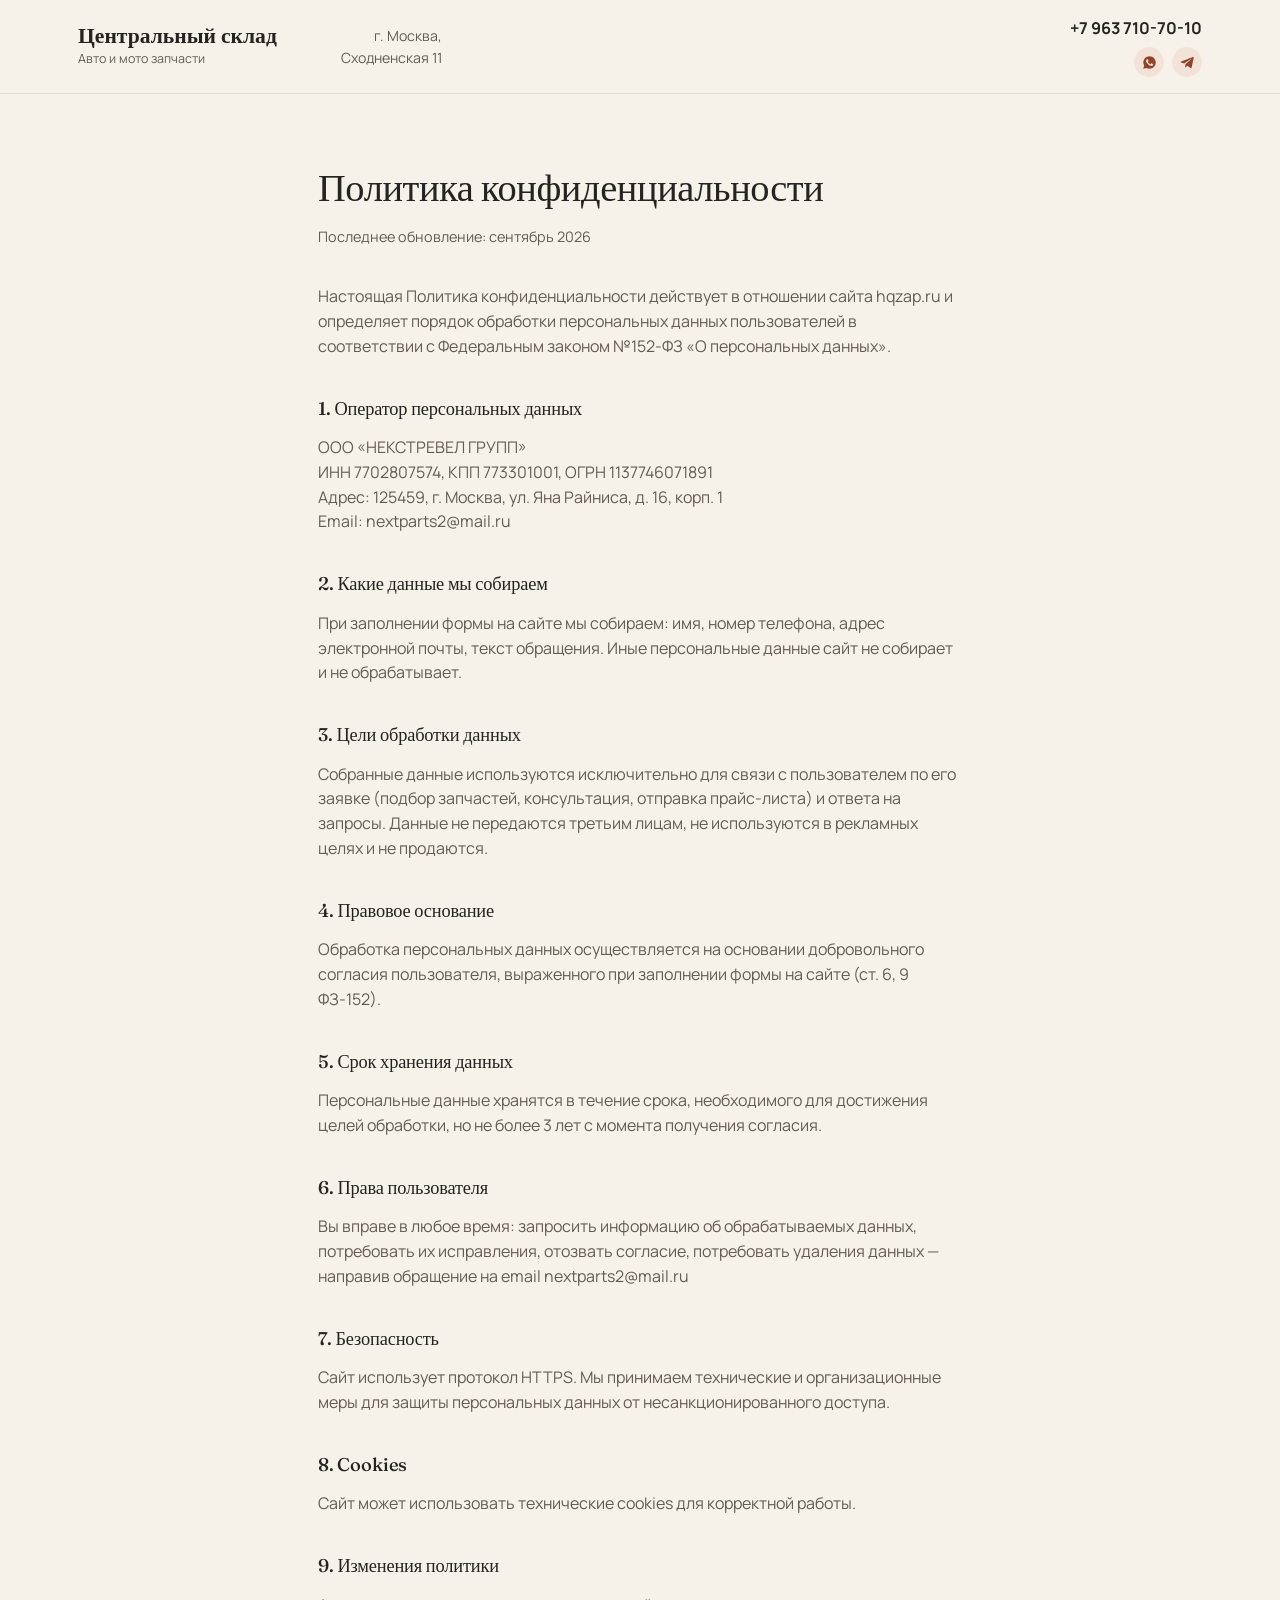
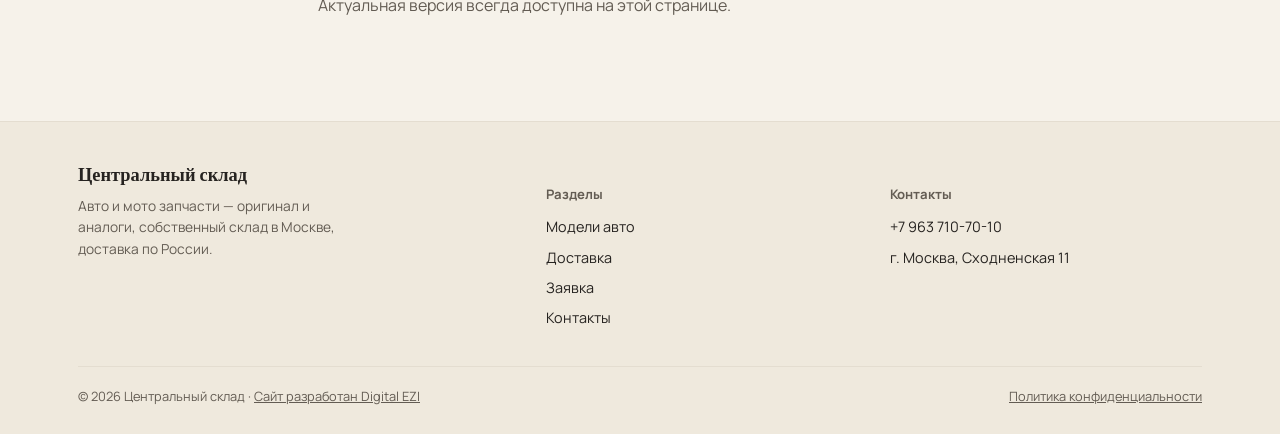
==== privacy.html @ 946fdddd "Добавить страницу политики конфиденциальности Co-Authored-By: Claude Sonnet 5 <noreply@anthropic.com" ====
<!DOCTYPE html>
<html lang="ru">
<head>
<meta charset="UTF-8">
<meta name="viewport" content="width=device-width, initial-scale=1, viewport-fit=cover">
<title>Политика конфиденциальности — Центральный склад</title>
<link rel="stylesheet" href="https://fonts.googleapis.com/css2?family=Fraunces:opsz,wght@9..144,400;9..144,500;9..144,600&family=Manrope:wght@400;500;600;700;800&display=swap">
<link rel="stylesheet" href="assets/css/styles.css">
<style>
  .policy-section {
    padding: 64px 0 96px;
  }
  .policy-content {
    max-width: 700px;
    margin: 0 auto;
    padding: 0 28px;
  }
  .policy-content h1 {
    font-size: clamp(1.8rem, 4vw, 2.4rem);
    margin-bottom: 8px;
  }
  .policy-updated {
    color: var(--ink-soft);
    font-size: 0.9rem;
    margin-bottom: 36px;
  }
  .policy-content h2 {
    font-size: 1.15rem;
    margin-top: 36px;
    margin-bottom: 12px;
  }
  .policy-content p {
    color: var(--ink-soft);
    margin: 0 0 8px;
  }
</style>
</head>
<body>

<header>
  <div class="header-inner">
    <div class="brand">
      <div class="brand-name">Центральный склад</div>
      <div class="brand-sub">Авто и мото запчасти</div>
    </div>
    <div class="header-right">
      <div class="header-address">г. Москва,<br>Сходненская 11</div>
      <div class="header-contact">
        <a class="header-phone" href="tel:+79637107010">+7 963 710-70-10</a>
        <div class="social-icons">
          <a href="https://wa.me/79637107010" aria-label="WhatsApp" title="Написать в WhatsApp">
            <svg viewBox="0 0 24 24"><path d="M12.04 2C6.58 2 2.13 6.45 2.13 11.91c0 1.75.46 3.45 1.32 4.95L2 22l5.29-1.39c1.44.79 3.06 1.2 4.71 1.2h.01c5.46 0 9.91-4.45 9.91-9.9C21.92 6.45 17.5 2 12.04 2zm5.8 14.07c-.24.67-1.4 1.28-1.93 1.36-.49.08-1.11.11-1.79-.11-.41-.13-.94-.31-1.62-.6-2.85-1.23-4.71-4.1-4.85-4.29-.14-.19-1.16-1.54-1.16-2.94 0-1.4.73-2.08.99-2.37.26-.28.57-.35.76-.35.19 0 .38 0 .55.01.18.01.41-.07.64.49.24.57.81 1.98.88 2.12.07.14.12.31.02.5-.09.19-.14.31-.28.47-.14.16-.29.36-.42.48-.14.14-.28.29-.12.56.16.28.71 1.17 1.52 1.9 1.05.94 1.93 1.23 2.21 1.37.28.14.44.12.6-.07.17-.19.7-.82.89-1.1.19-.28.38-.23.63-.14.26.09 1.65.78 1.93.92.28.14.47.21.53.33.07.12.07.68-.17 1.35z"/></svg>
          </a>
          <a href="https://t.me/+79637107010" aria-label="Telegram" title="Написать в Telegram">
            <svg viewBox="0 0 24 24"><path d="M21.9 4.3 18.6 20c-.24 1.08-.9 1.34-1.82.83l-5.02-3.7-2.42 2.33c-.27.27-.5.5-1 .5l.36-5.1L18.2 6.5c.45-.4-.1-.62-.7-.22L6.7 13.4l-4.94-1.54c-1.07-.34-1.09-1.07.23-1.58L20.6 3.14c.9-.33 1.68.2 1.3 1.16z"/></svg>
          </a>
        </div>
      </div>
    </div>
  </div>
</header>

<main>
  <section class="policy-section">
    <div class="policy-content">
      <h1>Политика конфиденциальности</h1>
      <div class="policy-updated">Последнее обновление: сентябрь 2026</div>

      <p>Настоящая Политика конфиденциальности действует в отношении сайта hqzap.ru и определяет порядок обработки персональных данных пользователей в соответствии с Федеральным законом №152-ФЗ «О персональных данных».</p>

      <h2>1. Оператор персональных данных</h2>
      <p>ООО «НЕКСТРЕВЕЛ ГРУПП»<br>
      ИНН 7702807574, КПП 773301001, ОГРН 1137746071891<br>
      Адрес: 125459, г. Москва, ул. Яна Райниса, д. 16, корп. 1<br>
      Email: nextparts2@mail.ru</p>

      <h2>2. Какие данные мы собираем</h2>
      <p>При заполнении формы на сайте мы собираем: имя, номер телефона, адрес электронной почты, текст обращения. Иные персональные данные сайт не собирает и не обрабатывает.</p>

      <h2>3. Цели обработки данных</h2>
      <p>Собранные данные используются исключительно для связи с пользователем по его заявке (подбор запчастей, консультация, отправка прайс-листа) и ответа на запросы. Данные не передаются третьим лицам, не используются в рекламных целях и не продаются.</p>

      <h2>4. Правовое основание</h2>
      <p>Обработка персональных данных осуществляется на основании добровольного согласия пользователя, выраженного при заполнении формы на сайте (ст. 6, 9 ФЗ-152).</p>

      <h2>5. Срок хранения данных</h2>
      <p>Персональные данные хранятся в течение срока, необходимого для достижения целей обработки, но не более 3 лет с момента получения согласия.</p>

      <h2>6. Права пользователя</h2>
      <p>Вы вправе в любое время: запросить информацию об обрабатываемых данных, потребовать их исправления, отозвать согласие, потребовать удаления данных — направив обращение на email nextparts2@mail.ru</p>

      <h2>7. Безопасность</h2>
      <p>Сайт использует протокол HTTPS. Мы принимаем технические и организационные меры для защиты персональных данных от несанкционированного доступа.</p>

      <h2>8. Cookies</h2>
      <p>Сайт может использовать технические cookies для корректной работы.</p>

      <h2>9. Изменения политики</h2>
      <p>Актуальная версия всегда доступна на этой странице.</p>
    </div>
  </section>
</main>

<footer>
  <div class="wrap">
    <div class="footer-grid">
      <div class="footer-brand">
        <div class="brand-name">Центральный склад</div>
        <p>Авто и мото запчасти — оригинал и аналоги, собственный склад в Москве, доставка по России.</p>
      </div>
      <div class="footer-col">
        <h4>Разделы</h4>
        <a href="index.html#models">Модели авто</a>
        <a href="index.html#delivery">Доставка</a>
        <a href="index.html#contact">Заявка</a>
        <a href="index.html#map">Контакты</a>
      </div>
      <div class="footer-col">
        <h4>Контакты</h4>
        <a href="tel:+79637107010">+7 963 710-70-10</a>
        <a href="#">г. Москва, Сходненская 11</a>
      </div>
    </div>
    <div class="footer-bottom">
      <div>© 2026 Центральный склад · <a href="https://digital.ezi.ru/" target="_blank" rel="noopener" style="color:inherit; text-decoration:underline;">Сайт разработан Digital EZI</a></div>
      <div><a href="privacy.html" style="color:inherit;">Политика конфиденциальности</a></div>
    </div>
  </div>
</footer>

<script src="assets/js/script.js" defer></script>
</body>
</html>
---- assets/css/styles.css ----
:root {
  --bg: #F6F2EA;
  --bg-card: #FFFFFF;
  --ink: #262320;
  --ink-soft: #635C53;
  --accent: #B85C38;       /* терракотовый */
  --accent-deep: #8F4327;
  --accent-soft: #F3E2D8;
  --terracotta: #C1663D;   /* тёплый вторичный акцент для тегов/деталей */
  --line: #E4DDD0;
  --card-radius: 18px;
  --wrap: 1180px;
  font-size: 16px;
}

* { box-sizing: border-box; }
html { scroll-behavior: smooth; scroll-padding-top: 90px; }
body {
  margin: 0;
  background: var(--bg);
  color: var(--ink);
  font-family: 'Manrope', system-ui, sans-serif;
  line-height: 1.55;
  -webkit-font-smoothing: antialiased;
}
img { max-width: 100%; display: block; }

h1, h2, h3 {
  font-family: 'Fraunces', Georgia, serif;
  font-weight: 500;
  color: var(--ink);
  margin: 0;
  letter-spacing: -0.01em;
}

.wrap {
  max-width: var(--wrap);
  margin: 0 auto;
  padding: 0 28px;
}

a { color: inherit; }

.eyebrow {
  font-size: 0.8rem;
  color: var(--ink-soft);
  letter-spacing: 0.02em;
  margin-bottom: 10px;
}

.link-underline { text-decoration: underline; }

/* ---------- HEADER ---------- */
header {
  position: sticky;
  top: 0;
  z-index: 50;
  background: rgba(246,242,234,0.92);
  backdrop-filter: blur(6px);
  border-bottom: 1px solid var(--line);
}
.header-inner {
  max-width: var(--wrap);
  margin: 0 auto;
  display: flex;
  align-items: center;
  justify-content: space-between;
  gap: 24px;
  padding: 16px 28px;
}
.brand {
  display: flex;
  flex-direction: column;
  gap: 2px;
}
.brand-name {
  font-family: 'Fraunces', serif;
  font-size: 1.35rem;
  font-weight: 600;
  color: var(--ink);
  line-height: 1;
}
.brand-sub {
  font-size: 0.78rem;
  color: var(--ink-soft);
}
.header-right {
  display: flex;
  align-items: center;
  gap: 48px;
  flex-wrap: wrap;
  flex: 1;
  justify-content: flex-end;
}
.header-address {
  font-size: 0.88rem;
  color: var(--ink-soft);
  text-align: right;
  margin-right: auto;
  padding-left: 40px;
}
.header-contact {
  display: flex;
  flex-direction: column;
  align-items: flex-end;
  gap: 6px;
}
.header-phone {
  font-weight: 700;
  font-size: 1.02rem;
  color: var(--ink);
  text-decoration: none;
  white-space: nowrap;
}
.social-icons {
  display: flex;
  gap: 8px;
}
.social-icons a {
  width: 30px; height: 30px;
  border-radius: 50%;
  background: var(--accent-soft);
  display: flex; align-items: center; justify-content: center;
  text-decoration: none;
  transition: background .15s ease;
}
.social-icons a:hover { background: var(--accent); }
.social-icons a:hover svg { fill: #fff; }
.social-icons svg { width: 15px; height: 15px; fill: var(--accent-deep); }

@media (max-width: 720px) {
  .header-inner { flex-direction: column; align-items: flex-start; gap: 10px; }
  .header-right { width: 100%; justify-content: space-between; align-items: flex-end; }
  .header-address { text-align: left; }
}

/* ---------- HERO ---------- */
.hero {
  padding: 64px 0 48px;
}
.hero-grid {
  display: grid;
  grid-template-columns: 1.05fr 1fr;
  gap: 48px;
  align-items: center;
}
.hero h1 {
  font-size: clamp(2.4rem, 4.6vw, 3.6rem);
  line-height: 1.05;
}
.hero-cta {
  margin-top: 28px;
  display: inline-flex;
  align-items: center;
  gap: 10px;
  background: var(--accent);
  color: #fff;
  border: none;
  padding: 15px 26px;
  border-radius: 999px;
  font-family: 'Manrope', sans-serif;
  font-weight: 700;
  font-size: 0.98rem;
  cursor: pointer;
  text-decoration: none;
  transition: background .15s ease, transform .15s ease;
}
.hero-cta:hover { background: var(--accent-deep); transform: translateY(-1px); }

.hero-photo {
  border-radius: 22px;
  overflow: hidden;
  aspect-ratio: 4/3.1;
  background: #ddd6c8;
}
.hero-photo img { width: 100%; height: 100%; object-fit: cover; }

@media (max-width: 860px) {
  .hero-grid { grid-template-columns: 1fr; }
  .hero-photo { order: -1; aspect-ratio: 16/10; }
}

/* ---------- TRUST STRIP ---------- */
.trust {
  margin-top: 56px;
  display: grid;
  grid-template-columns: repeat(4, 1fr);
  gap: 1px;
  background: var(--line);
  border: 1px solid var(--line);
  border-radius: var(--card-radius);
  overflow: hidden;
}
.trust-item {
  background: var(--bg-card);
  padding: 26px 22px;
}
.trust-num {
  font-family: 'Fraunces', serif;
  font-size: 1.7rem;
  font-weight: 600;
  color: var(--accent);
  margin-bottom: 4px;
}
.trust-label {
  font-size: 0.86rem;
  color: var(--ink-soft);
}
@media (max-width: 720px) {
  .trust { grid-template-columns: repeat(2, 1fr); }
}

/* ---------- SECTION shell ---------- */
section.block { padding: 76px 0; }
.block-head { max-width: 620px; margin-bottom: 40px; }
.block-head h2 { font-size: clamp(1.7rem, 3vw, 2.3rem); margin-bottom: 12px; }
.block-head p { color: var(--ink-soft); font-size: 1.02rem; }

.alt-bg { background: #F0EAE0; }

/* ---------- MODELS ---------- */
.models-grid {
  display: grid;
  grid-template-columns: repeat(5, 1fr);
  gap: 14px;
}
.model-card {
  background: var(--bg-card);
  border-radius: 14px;
  border: 1px solid var(--line);
  padding: 16px 14px;
  text-decoration: none;
  display: flex;
  align-items: center;
  gap: 12px;
  transition: border-color .15s ease, transform .15s ease, box-shadow .15s ease;
}
.model-card:hover { border-color: var(--accent); transform: translateY(-2px); box-shadow: 0 6px 16px rgba(0,0,0,0.06); }
.model-badge {
  width: 40px; height: 40px;
  border-radius: 11px;
  background: var(--accent-soft);
  display: flex; align-items: center; justify-content: center;
  font-family: 'Fraunces', serif;
  font-weight: 600;
  font-size: 0.85rem;
  color: var(--accent-deep);
  flex-shrink: 0;
}
.model-name { font-weight: 700; font-size: 0.92rem; line-height: 1.2; }

@media (max-width: 1000px) {
  .models-grid { grid-template-columns: repeat(4, 1fr); }
}
@media (max-width: 780px) {
  .models-grid { grid-template-columns: repeat(3, 1fr); }
}
@media (max-width: 560px) {
  .models-grid { grid-template-columns: repeat(2, 1fr); }
}

/* ---------- WAREHOUSES ---------- */
.wh-grid {
  display: grid;
  grid-template-columns: repeat(4, 1fr);
  gap: 18px;
}
.wh-card {
  border-radius: var(--card-radius);
  overflow: hidden;
  background: var(--bg-card);
  border: 1px solid var(--line);
}
.wh-photo { aspect-ratio: 4/3; overflow: hidden; background: #ddd6c8; }
.wh-photo img { width: 100%; height: 100%; object-fit: cover; }
.wh-label { padding: 14px 16px; }
.wh-label .name { font-weight: 700; font-size: 0.95rem; }
.wh-label .city { font-size: 0.82rem; color: var(--ink-soft); }

@media (max-width: 860px) { .wh-grid { grid-template-columns: repeat(2, 1fr); } }

/* ---------- DELIVERY ---------- */
.delivery-grid {
  display: grid;
  grid-template-columns: repeat(3, 1fr);
  gap: 20px;
}
.delivery-card {
  background: var(--bg-card);
  border-radius: var(--card-radius);
  border: 1px solid var(--line);
  padding: 28px 24px;
}
.delivery-icon {
  width: 44px; height: 44px;
  border-radius: 12px;
  background: var(--accent);
  display: flex; align-items: center; justify-content: center;
  margin-bottom: 18px;
}
.delivery-icon svg { width: 22px; height: 22px; stroke: #fff; fill: none; }
.delivery-card h3 { font-size: 1.08rem; margin-bottom: 8px; font-weight: 700; font-family: 'Manrope', sans-serif; }
.delivery-card p { font-size: 0.92rem; color: var(--ink-soft); }

@media (max-width: 860px) { .delivery-grid { grid-template-columns: 1fr; } }

/* ---------- PRICE BANNER ---------- */
.price-banner {
  background: linear-gradient(120deg, var(--accent-deep), var(--accent));
  border-radius: 22px;
  padding: 40px 44px;
  display: flex;
  align-items: center;
  justify-content: space-between;
  gap: 24px;
  color: #fff;
  flex-wrap: wrap;
}
.price-banner h3 {
  font-size: 1.5rem;
  color: #fff;
  margin-bottom: 6px;
}
.price-banner p { color: rgba(255,255,255,0.78); max-width: 440px; font-size: 0.95rem; }
.price-cta {
  background: #fff;
  color: var(--accent-deep);
  border: none;
  padding: 14px 24px;
  border-radius: 999px;
  font-weight: 700;
  font-size: 0.95rem;
  cursor: pointer;
  white-space: nowrap;
}

/* ---------- CONTACT FORM ---------- */
.contact-shell {
  background: var(--accent-deep);
  border-radius: 26px;
  padding: 56px;
  display: grid;
  grid-template-columns: 0.85fr 1.15fr;
  gap: 48px;
  color: #fff;
}
.contact-info .eyebrow { color: rgba(255,255,255,0.55); }
.contact-info h2 { color: #fff; font-size: clamp(1.6rem, 2.8vw, 2.1rem); margin-bottom: 14px; }
.contact-info p { color: rgba(255,255,255,0.72); margin-bottom: 28px; font-size: 0.96rem; }
.contact-detail {
  display: flex;
  gap: 12px;
  align-items: flex-start;
  margin-bottom: 16px;
  font-size: 0.92rem;
  color: rgba(255,255,255,0.85);
}
.contact-detail svg { width: 18px; height: 18px; flex-shrink: 0; margin-top: 2px; stroke: rgba(255,255,255,0.6); fill: none; }

form { display: grid; gap: 14px; }
.form-row { display: grid; grid-template-columns: 1fr 1fr; gap: 14px; }
label { font-size: 0.8rem; color: rgba(255,255,255,0.6); display: block; margin-bottom: 6px; }
input, textarea {
  width: 100%;
  background: rgba(255,255,255,0.08);
  border: 1px solid rgba(255,255,255,0.18);
  border-radius: 10px;
  padding: 12px 14px;
  color: #fff;
  font-family: 'Manrope', sans-serif;
  font-size: 0.94rem;
}
input::placeholder, textarea::placeholder { color: rgba(255,255,255,0.35); }
input:focus, textarea:focus { outline: 2px solid rgba(255,255,255,0.5); outline-offset: 1px; }
textarea { min-height: 90px; resize: vertical; }

.checkbox-row {
  display: flex;
  align-items: flex-start;
  gap: 10px;
  font-size: 0.82rem;
  color: rgba(255,255,255,0.6);
  margin-top: 4px;
}
.checkbox-row input { width: 16px; height: 16px; margin-top: 2px; flex-shrink: 0; }

.submit-btn {
  margin-top: 6px;
  background: #fff;
  color: var(--accent-deep);
  border: none;
  padding: 15px;
  border-radius: 10px;
  font-weight: 700;
  font-size: 0.98rem;
  cursor: pointer;
}

@media (max-width: 860px) {
  .contact-shell { grid-template-columns: 1fr; padding: 32px 24px; }
  .form-row { grid-template-columns: 1fr; }
}

/* ---------- MAP ---------- */
.map-grid {
  display: grid;
  grid-template-columns: 1fr 1fr;
  gap: 24px;
  align-items: stretch;
}
.map-frame {
  border-radius: var(--card-radius);
  overflow: hidden;
  border: 1px solid var(--line);
  min-height: 320px;
  background: #ddd6c8;
  position: relative;
}
.map-frame iframe { width: 100%; height: 100%; min-height: 320px; border: 0; }
.map-info {
  background: var(--bg-card);
  border-radius: var(--card-radius);
  border: 1px solid var(--line);
  padding: 32px;
  display: flex;
  flex-direction: column;
  justify-content: center;
  gap: 18px;
}
.map-info .row { display: flex; gap: 14px; align-items: flex-start; }
.map-info .row svg { width: 20px; height: 20px; stroke: var(--accent); fill: none; flex-shrink: 0; margin-top: 2px; }
.map-info .row .label { font-size: 0.78rem; color: var(--ink-soft); margin-bottom: 2px; }
.map-info .row .value { font-weight: 700; }
.map-info .phones { display: flex; flex-direction: column; gap: 4px; }

@media (max-width: 860px) { .map-grid { grid-template-columns: 1fr; } }

/* ---------- FOOTER ---------- */
footer {
  background: #EFE9DD;
  border-top: 1px solid var(--line);
  padding: 44px 0 28px;
}
.footer-grid {
  display: grid;
  grid-template-columns: 1.4fr 1fr 1fr;
  gap: 32px;
  padding-bottom: 28px;
}
.footer-brand .brand-name { font-size: 1.15rem; }
.footer-brand p { color: var(--ink-soft); font-size: 0.86rem; margin-top: 10px; max-width: 280px; }
.footer-col h4 { font-size: 0.82rem; color: var(--ink-soft); margin-bottom: 12px; font-weight: 700; }
.footer-col a { display: block; font-size: 0.9rem; color: var(--ink); text-decoration: none; margin-bottom: 8px; }
.footer-bottom {
  border-top: 1px solid var(--line);
  padding-top: 20px;
  font-size: 0.8rem;
  color: var(--ink-soft);
  display: flex;
  justify-content: space-between;
  flex-wrap: wrap;
  gap: 10px;
}
@media (max-width: 720px) { .footer-grid { grid-template-columns: 1fr; } }
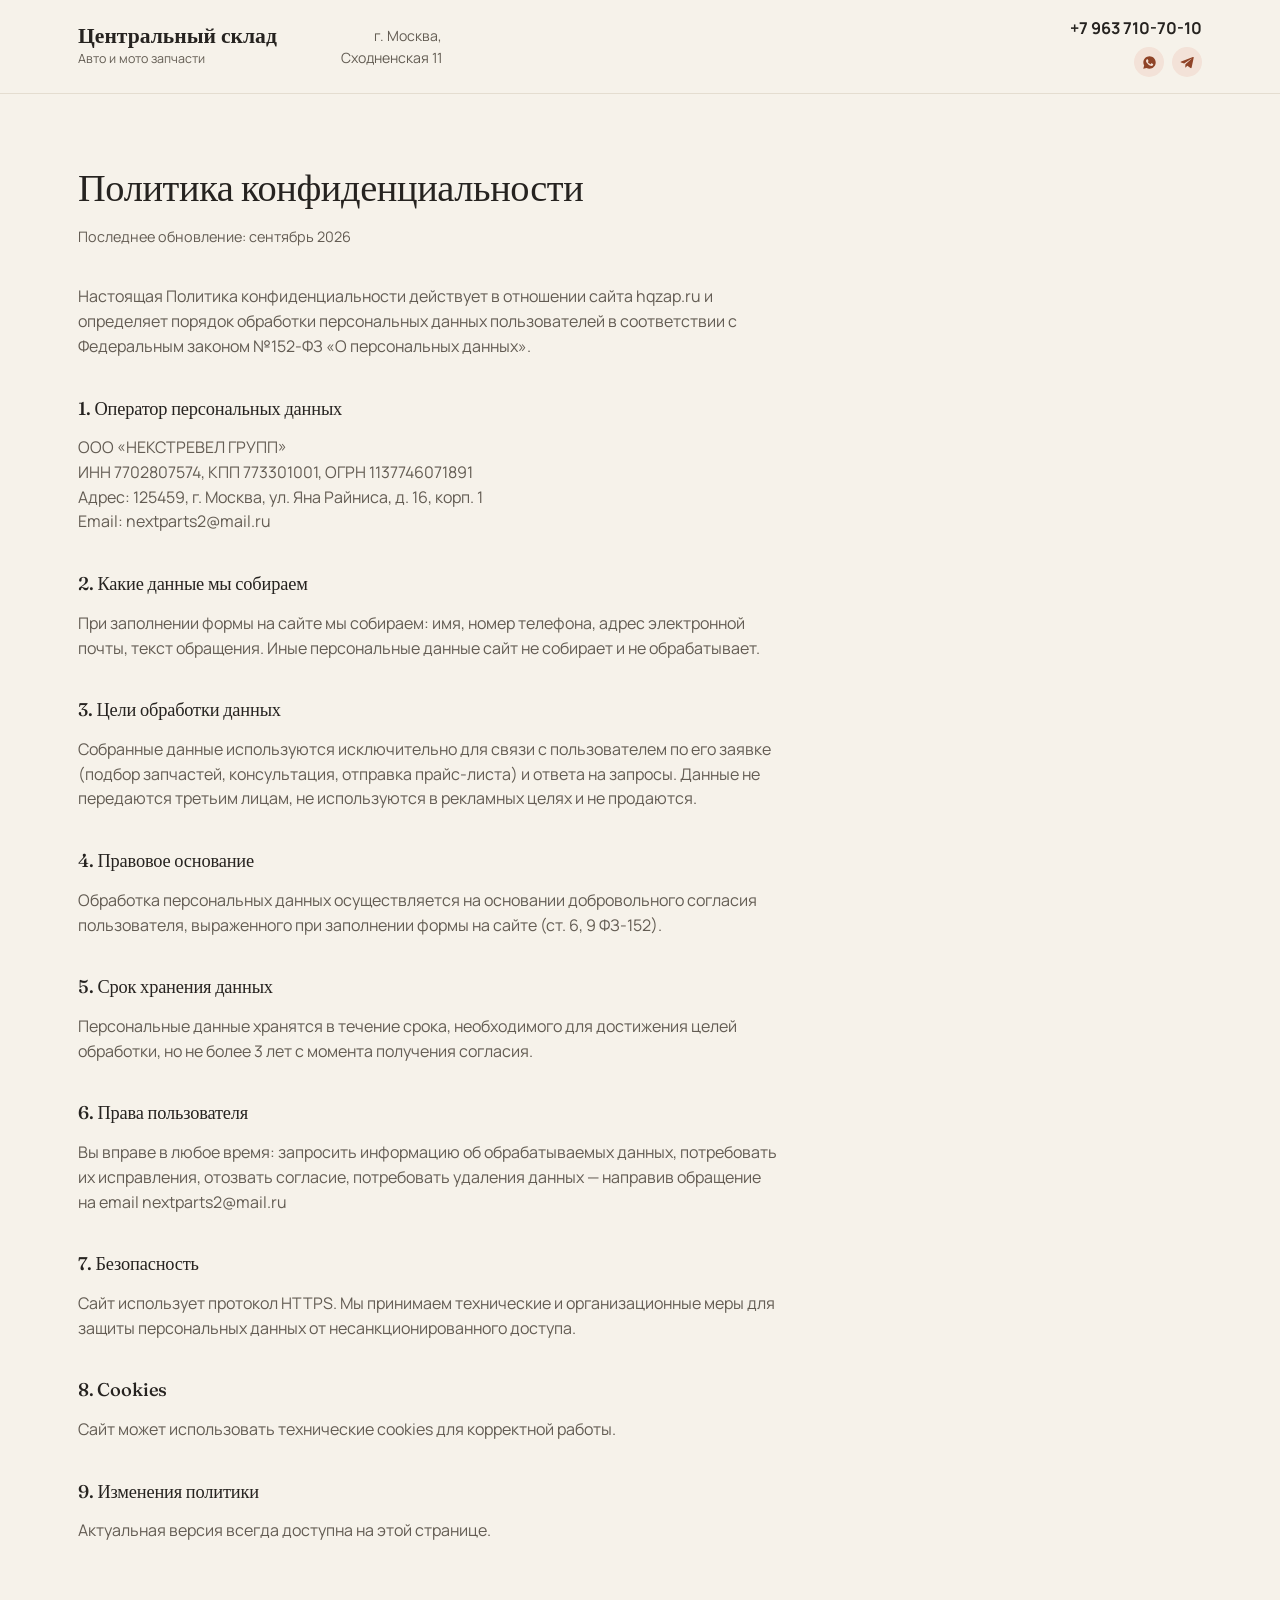
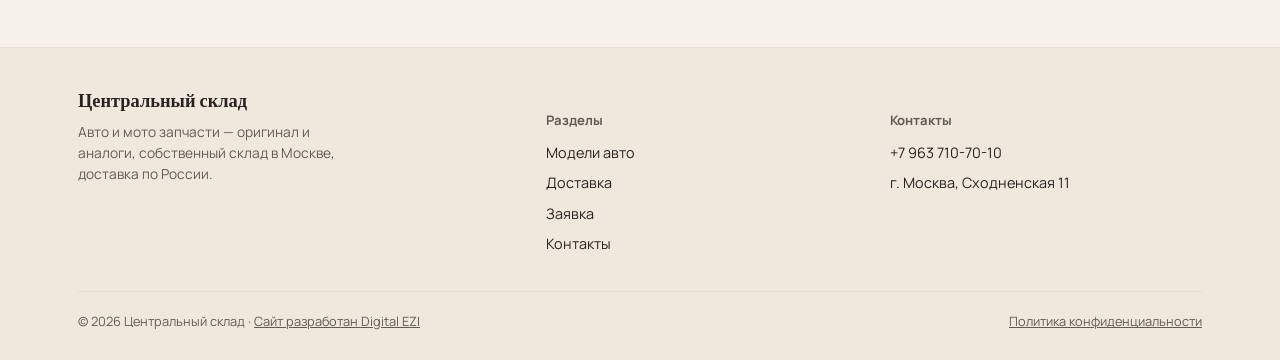
==== commit 9707d496: "Выровнять контент privacy.html по сетке хедера Заголовок и текст политики центрировались отдельным б" ====
--- a/privacy.html
+++ b/privacy.html
@@ -12,8 +12,6 @@
   }
   .policy-content {
     max-width: 700px;
-    margin: 0 auto;
-    padding: 0 28px;
   }
   .policy-content h1 {
     font-size: clamp(1.8rem, 4vw, 2.4rem);
@@ -62,6 +60,7 @@
 
 <main>
   <section class="policy-section">
+    <div class="wrap">
     <div class="policy-content">
       <h1>Политика конфиденциальности</h1>
       <div class="policy-updated">Последнее обновление: сентябрь 2026</div>
@@ -98,6 +97,7 @@
       <h2>9. Изменения политики</h2>
       <p>Актуальная версия всегда доступна на этой странице.</p>
     </div>
+    </div>
   </section>
 </main>
 
